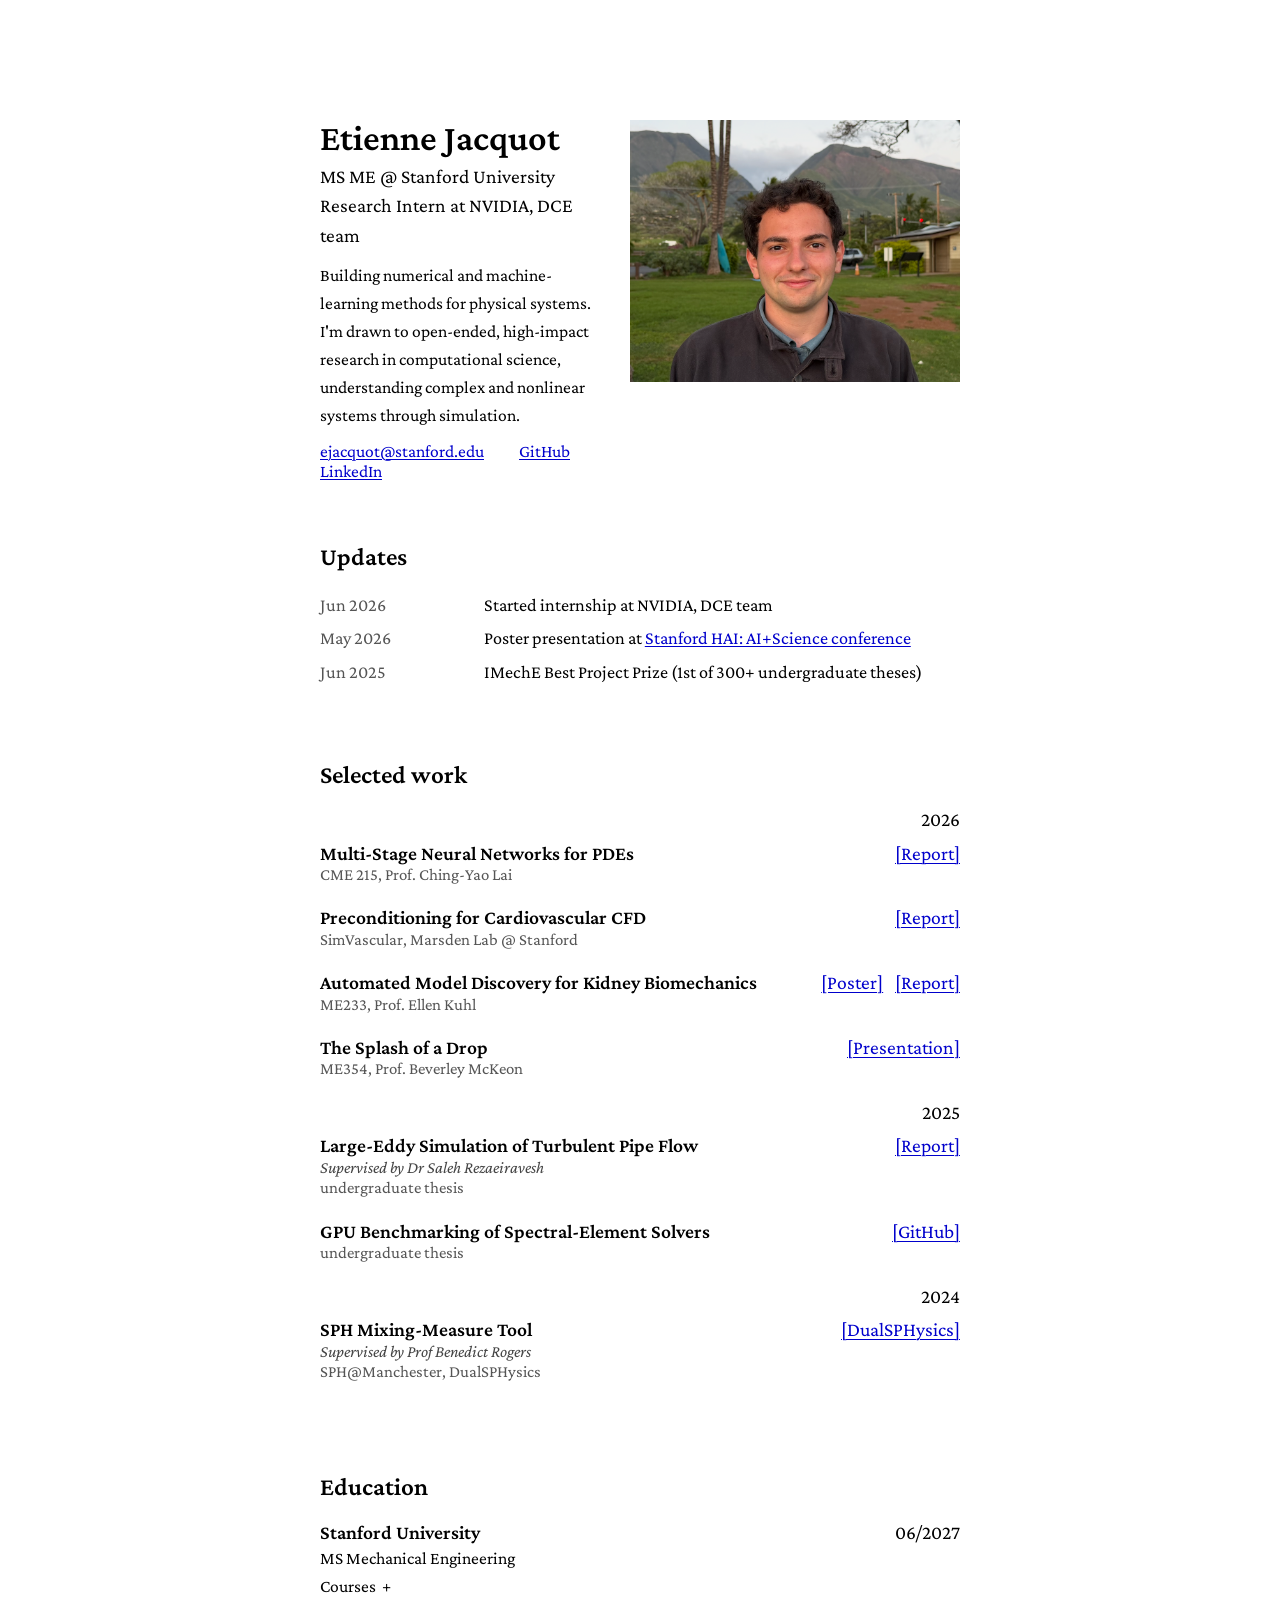
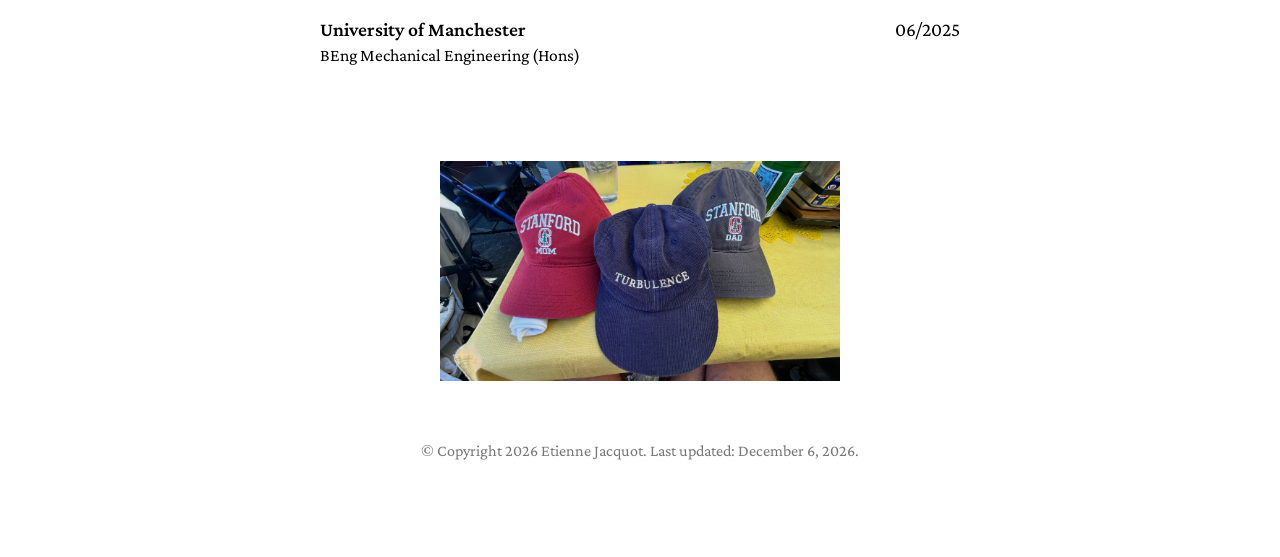
==== index.html @ 12a5da16 "initial" ====
<!DOCTYPE html>
<html lang="en">
<head>
    <meta charset="UTF-8">
    <meta name="viewport" content="width=device-width, initial-scale=1.0">
    <title>Etienne Jacquot</title>
    <link rel="stylesheet" href="css/tufte.css">
    <link rel="stylesheet" href="css/site.css">
    <link rel="stylesheet" href="css/site-crimson.css">
</head>
<body>
<article>

    <!-- ── Header ─────────────────────────────────────── -->
    <section class="site-header">
        <div class="header-text">
            <h1>Etienne Jacquot</h1>
            <p class="tagline">MS ME @ Stanford University<br>
Research Intern at NVIDIA, DCE team</p>
            <p class="header-bio">Building numerical and machine-learning methods for physical systems. I'm drawn to open-ended, high-impact research in computational science, understanding complex and nonlinear systems through simulation.</p>
            <nav class="contact-links" aria-label="Contact and profiles">
                <a href="mailto:ejacquot@stanford.edu">ejacquot@stanford.edu</a>
                <a href="https://github.com/etiennejacquot">GitHub</a>
                <a href="https://linkedin.com/in/etienne-jacquot">LinkedIn</a>
            </nav>
        </div>
        <div class="header-photo">
            <img src="images/photo_me.png" alt="Etienne Jacquot">
        </div>
    </section>

    <!-- ── Updates ───────────────────────────────────── -->
    <section>
        <h2>Updates</h2>
        <ul class="updates-list">
            <!-- Add new items above this line, newest first -->
            <li>
                <time class="update-date" datetime="2026-06">Jun 2026</time>
                <span>Started internship at NVIDIA, DCE team</span>
            </li>
            <li>
                <time class="update-date" datetime="2026-05">May 2026</time>
                <span>Poster presentation at <a href="https://hai.stanford.edu/events/ai-science-accelerating-discovery">Stanford HAI: AI+Science conference</a></span>
            </li>
            <li>
                <time class="update-date" datetime="2025-06">Jun 2025</time>
                <span>IMechE Best Project Prize (1st of 300+ undergraduate theses)</span>
            </li>
        </ul>
    </section>

    <!-- ── Selected work ──────────────────────────────── -->
    <section>
        <h2>Selected work</h2>
        <div class="entries entries--work">

            <div class="year-divider">2026</div>

            <div class="entry">
                <div class="entry-primary">
                    <strong>Multi-Stage Neural Networks for PDEs</strong>
                    <span class="entry-links"><a href="https://drive.google.com/file/d/1u68ftMysKveKd8G7caAsL3m6ljsauf0_/view">[Report]</a></span>
                </div>
                <div class="entry-secondary">
                    <span>CME&nbsp;215, Prof.&nbsp;Ching-Yao&nbsp;Lai</span>
                </div>
            </div>

            <div class="entry">
                <div class="entry-primary">
                    <strong>Preconditioning for Cardiovascular CFD</strong>
                    <span class="entry-links"><a href="https://drive.google.com/file/d/1egffbwDDX8cMeWPssXyyl-0Wh5LUgns-/view">[Report]</a></span>
                </div>
                <div class="entry-secondary">
                    <span>SimVascular, Marsden Lab @ Stanford</span>
                </div>
            </div>

            <div class="entry">
                <div class="entry-primary">
                    <strong>Automated Model Discovery for Kidney Biomechanics</strong>
                    <span class="entry-links"><a href="https://drive.google.com/file/d/1HsooWuBI4olGqOdsvTVBiIfpvr4UPn05/view">[Poster]</a> <a href="https://drive.google.com/file/d/1Cd1QyxKKrIIksX0WJn35RNZpErJXGQEm/view">[Report]</a></span>
                </div>
                <div class="entry-secondary">
                    <span>ME233, Prof.&nbsp;Ellen&nbsp;Kuhl</span>
                </div>
            </div>

            <div class="entry">
                <div class="entry-primary">
                    <strong>The Splash of a Drop</strong>
                    <span class="entry-links"><a href="https://drive.google.com/file/d/14zH1BmUkwTsOG4TqWfQAcKTem2D22IOi/view?usp=sharing">[Presentation]</a></span>
                </div>
                <div class="entry-secondary">
                    <span>ME354, Prof.&nbsp;Beverley&nbsp;McKeon</span>
                </div>
            </div>

            <div class="year-divider">2025</div>

            <div class="entry">
                <div class="entry-primary">
                    <strong>Large-Eddy Simulation of Turbulent Pipe Flow</strong>
                    <span class="entry-links"><a href="https://drive.google.com/file/d/1ptial7MCI018vltW41fImAZa88rZBfHe/view">[Report]</a></span>
                </div>
                <div class="entry-supervisor"><em>Supervised by Dr Saleh Rezaeiravesh</em></div>
                <div class="entry-secondary">
                    <span>undergraduate thesis</span>
                </div>
            </div>

            <div class="entry">
                <div class="entry-primary">
                    <strong>GPU Benchmarking of Spectral-Element Solvers</strong>
                    <span class="entry-links"><a href="https://github.com/etiennejacquot/nekRSvs5000">[GitHub]</a></span>
                </div>
                <div class="entry-secondary">
                    <span>undergraduate thesis</span>
                </div>
            </div>

            <div class="year-divider">2024</div>

            <div class="entry">
                <div class="entry-primary">
                    <strong>SPH Mixing-Measure Tool</strong>
                    <span class="entry-links"><a href="https://dual.sphysics.org/">[DualSPHysics]</a></span>
                </div>
                <div class="entry-supervisor"><em>Supervised by Prof Benedict Rogers</em></div>
                <div class="entry-secondary">
                    <span>SPH@Manchester, DualSPHysics</span>
                </div>
            </div>

        </div>
    </section>

    <!-- ── Education ─────────────────────────────────── -->
    <section>
        <h2>Education</h2>
        <div class="entries">

            <div class="entry">
                <div class="entry-primary">
                    <strong>Stanford University</strong>
                    <span class="entry-date">06/2027</span>
                </div>
                <div class="entry-detail">MS Mechanical Engineering</div>
                <details class="courses-dropdown">
                    <summary>Courses</summary>
                    <ul class="courses-list">
                        <li>ME300A: Linear Algebra</li>
                        <li>ME300B: Engineering PDEs</li>
                        <li>ME351A&amp;B: Fluid Mechanics A &amp; B</li>
                        <li>ME361: Turbulence</li>
                        <li>CS238: Decision Making under Uncertainty</li>
                        <li>CME215: ML for the Physical Sciences</li>
                        <li>ME233: Automated Model Discovery</li>
                        <li>ME354: Experimental Methods for Fluid Mechanics</li>
                    </ul>
                </details>
            </div>

            <div class="entry">
                <div class="entry-primary">
                    <strong>University of Manchester</strong>
                    <span class="entry-date">06/2025</span>
                </div>
                <div class="entry-detail">BEng Mechanical Engineering (Hons)</div>
                <!-- Award: <div class="entry-detail">Award name here</div> -->
            </div>

        </div>
    </section>

    <!-- ── Foot photo ────────────────────────────────── -->
    <section style="margin-top: 3rem;">
        <img src="images/foot.png" alt="" style="width:400px; height:auto; display:block; margin:0 auto;">
    </section>

    <!-- ── Footer ─────────────────────────────────────── -->
    <footer class="site-footer">
        <p class="copyright">&#169; Copyright 2026 Etienne Jacquot. Last updated: <span id="last-updated"></span>.</p>
    </footer>
    <script>
        document.getElementById('last-updated').textContent =
            new Date(document.lastModified).toLocaleDateString('en-US', {month: 'long', day: 'numeric', year: 'numeric'});
    </script>

</article>
</body>
</html>
---- css/tufte.css ----
@charset "UTF-8";

/* Import ET Book styles
   adapted from https://github.com/edwardtufte/et-book/blob/gh-pages/et-book.css */

@font-face {
    font-family: "et-book";
    src: url("et-book/et-book-roman-line-figures/et-book-roman-line-figures.eot");
    src: url("et-book/et-book-roman-line-figures/et-book-roman-line-figures.eot?#iefix") format("embedded-opentype"), url("et-book/et-book-roman-line-figures/et-book-roman-line-figures.woff") format("woff"), url("et-book/et-book-roman-line-figures/et-book-roman-line-figures.ttf") format("truetype"), url("et-book/et-book-roman-line-figures/et-book-roman-line-figures.svg#etbookromanosf") format("svg");
    font-weight: normal;
    font-style: normal;
    font-display: swap;
}

@font-face {
    font-family: "et-book";
    src: url("et-book/et-book-display-italic-old-style-figures/et-book-display-italic-old-style-figures.eot");
    src: url("et-book/et-book-display-italic-old-style-figures/et-book-display-italic-old-style-figures.eot?#iefix") format("embedded-opentype"), url("et-book/et-book-display-italic-old-style-figures/et-book-display-italic-old-style-figures.woff") format("woff"), url("et-book/et-book-display-italic-old-style-figures/et-book-display-italic-old-style-figures.ttf") format("truetype"), url("et-book/et-book-display-italic-old-style-figures/et-book-display-italic-old-style-figures.svg#etbookromanosf") format("svg");
    font-weight: normal;
    font-style: italic;
    font-display: swap;
}

@font-face {
    font-family: "et-book";
    src: url("et-book/et-book-bold-line-figures/et-book-bold-line-figures.eot");
    src: url("et-book/et-book-bold-line-figures/et-book-bold-line-figures.eot?#iefix") format("embedded-opentype"), url("et-book/et-book-bold-line-figures/et-book-bold-line-figures.woff") format("woff"), url("et-book/et-book-bold-line-figures/et-book-bold-line-figures.ttf") format("truetype"), url("et-book/et-book-bold-line-figures/et-book-bold-line-figures.svg#etbookromanosf") format("svg");
    font-weight: bold;
    font-style: normal;
    font-display: swap;
}

@font-face {
    font-family: "et-book-roman-old-style";
    src: url("et-book/et-book-roman-old-style-figures/et-book-roman-old-style-figures.eot");
    src: url("et-book/et-book-roman-old-style-figures/et-book-roman-old-style-figures.eot?#iefix") format("embedded-opentype"), url("et-book/et-book-roman-old-style-figures/et-book-roman-old-style-figures.woff") format("woff"), url("et-book/et-book-roman-old-style-figures/et-book-roman-old-style-figures.ttf") format("truetype"), url("et-book/et-book-roman-old-style-figures/et-book-roman-old-style-figures.svg#etbookromanosf") format("svg");
    font-weight: normal;
    font-style: normal;
    font-display: swap;
}

/* Tufte CSS styles */
html {
    font-size: 15px;
}

body {
    width: 87.5%;
    margin-left: auto;
    margin-right: auto;
    padding-left: 12.5%;
    font-family: et-book, Palatino, "Palatino Linotype", "Palatino LT STD", "Book Antiqua", Georgia, serif;
    background-color: #fffff8;
    color: #111;
    max-width: 1400px;
    counter-reset: sidenote-counter;
}

/* Adds dark mode */
@media (prefers-color-scheme: dark) {
    body {
        background-color: #151515;
        color: #ddd;
    }
}

h1 {
    font-weight: 400;
    margin-top: 4rem;
    margin-bottom: 1.5rem;
    font-size: 3.2rem;
    line-height: 1;
}

h2 {
    font-style: italic;
    font-weight: 400;
    margin-top: 2.1rem;
    margin-bottom: 1.4rem;
    font-size: 2.2rem;
    line-height: 1;
}

h3 {
    font-style: italic;
    font-weight: 400;
    font-size: 1.7rem;
    margin-top: 2rem;
    margin-bottom: 1.4rem;
    line-height: 1;
}

hr {
    display: block;
    height: 1px;
    width: 55%;
    border: 0;
    border-top: 1px solid #ccc;
    margin: 1em 0;
    padding: 0;
}

p.subtitle {
    font-style: italic;
    margin-top: 1rem;
    margin-bottom: 1rem;
    font-size: 1.8rem;
    display: block;
    line-height: 1;
}

.numeral {
    font-family: et-book-roman-old-style;
}

.danger {
    color: red;
}

article {
    padding: 5rem 0rem;
}

section {
    padding-top: 1rem;
    padding-bottom: 1rem;
}

p,
dl,
ol,
ul {
    font-size: 1.4rem;
    line-height: 2rem;
}

p {
    margin-top: 1.4rem;
    margin-bottom: 1.4rem;
    padding-right: 0;
    vertical-align: baseline;
}

sup {
    line-height: 0;
}

/* Chapter Epigraphs */
div.epigraph {
    margin: 5em 0;
}

div.epigraph > blockquote {
    margin-top: 3em;
    margin-bottom: 3em;
}

div.epigraph > blockquote,
div.epigraph > blockquote > p {
    font-style: italic;
}

div.epigraph > blockquote > footer {
    font-style: normal;
}

div.epigraph > blockquote > footer > cite {
    font-style: italic;
}
/* end chapter epigraphs styles */

blockquote {
    font-size: 1.4rem;
}

blockquote p {
    width: 55%;
    margin-right: 40px;
}

blockquote footer {
    width: 55%;
    font-size: 1.1rem;
    text-align: right;
}

section > p,
section > footer,
section > table {
    width: 55%;
}

/* 50 + 5 == 55, to be the same width as paragraph */
section > dl,
section > ol,
section > ul {
    width: 50%;
    -webkit-padding-start: 5%;
}

dt:not(:first-child),
li:not(:first-child) {
    margin-top: 0.25rem;
}

figure {
    padding: 0;
    border: 0;
    font-size: 100%;
    font: inherit;
    vertical-align: baseline;
    max-width: 55%;
    -webkit-margin-start: 0;
    -webkit-margin-end: 0;
    margin: 0 0 3em 0;
}

figcaption {
    float: right;
    clear: right;
    margin-top: 0;
    margin-bottom: 0;
    font-size: 1.1rem;
    line-height: 1.6;
    vertical-align: baseline;
    position: relative;
    max-width: 40%;
}

figure.fullwidth figcaption {
    margin-right: 24%;
}

a:link,
a:visited {
    color: inherit;
    text-underline-offset: 0.1em;
    text-decoration-thickness: 0.05em;
}

/* Sidenotes, margin notes, figures, captions */
img {
    max-width: 100%;
    height: auto;
}

figure.fullwidth img {
    width: 100%;
}

.sidenote,
.marginnote {
    float: right;
    clear: right;
    margin-right: -60%;
    width: 50%;
    margin-top: 0.3rem;
    margin-bottom: 0;
    font-size: 1.1rem;
    line-height: 1.3;
    vertical-align: baseline;
    position: relative;
}

.sidenote-number {
    counter-increment: sidenote-counter;
}

.sidenote-number:after,
.sidenote:before {
    font-family: et-book-roman-old-style;
    position: relative;
    vertical-align: baseline;
}

.sidenote-number:after {
    content: counter(sidenote-counter);
    font-size: 1rem;
    top: -0.5rem;
    left: 0.1rem;
}

.sidenote:before {
    content: counter(sidenote-counter) " ";
    font-size: 1rem;
    top: -0.5rem;
}

blockquote .sidenote,
blockquote .marginnote {
    margin-right: -82%;
    min-width: 59%;
    text-align: left;
}

div.fullwidth,
table.fullwidth {
    width: 100%;
}

div.table-wrapper {
    overflow-x: auto;
    font-family: "Trebuchet MS", "Gill Sans", "Gill Sans MT", sans-serif;
}

.sans {
    font-family: "Gill Sans", "Gill Sans MT", Calibri, sans-serif;
    letter-spacing: .03em;
}

code, pre > code {
    font-family: Consolas, "Liberation Mono", Menlo, Courier, monospace;
    font-size: 1.0rem;
    line-height: 1.42;
    -webkit-text-size-adjust: 100%; /* Prevent adjustments of font size after orientation changes in iOS. See https://github.com/edwardtufte/tufte-css/issues/81#issuecomment-261953409 */
}

.sans > code {
    font-size: 1.2rem;
}

h1 > code,
h2 > code,
h3 > code {
    font-size: 0.80em;
}

.marginnote > code,
.sidenote > code {
    font-size: 1rem;
}

pre > code {
    font-size: 0.9rem;
    width: 52.5%;
    margin-left: 2.5%;
    overflow-x: auto;
    display: block;
}

pre.fullwidth > code {
    width: 90%;
}

.fullwidth {
    max-width: 90%;
    clear:both;
}

span.newthought {
    font-variant: small-caps;
    font-size: 1.2em;
}

input.margin-toggle {
    display: none;
}

label.sidenote-number {
    display: inline-block;
    max-height: 2rem; /* should be less than or equal to paragraph line-height */
}

label.margin-toggle:not(.sidenote-number) {
    display: none;
}

.iframe-wrapper {
    position: relative;
    padding-bottom: 56.25%; /* 16:9 */
    padding-top: 25px;
    height: 0;
}

.iframe-wrapper iframe {
    position: absolute;
    top: 0;
    left: 0;
    width: 100%;
    height: 100%;
}

@media (max-width: 760px) {
    body {
        width: 84%;
        padding-left: 8%;
        padding-right: 8%;
    }

    hr,
    section > p,
    section > footer,
    section > table {
        width: 100%;
    }

    pre > code {
        width: 97%;
    }

    section > dl,
    section > ol,
    section > ul {
        width: 90%;
    }

    figure {
        max-width: 90%;
    }

    figcaption,
    figure.fullwidth figcaption {
        margin-right: 0%;
        max-width: none;
    }

    blockquote {
        margin-left: 1.5em;
        margin-right: 0em;
    }

    blockquote p,
    blockquote footer {
        width: 100%;
    }

    label.margin-toggle:not(.sidenote-number) {
        display: inline;
    }

    .sidenote,
    .marginnote {
        display: none;
    }

    .margin-toggle:checked + .sidenote,
    .margin-toggle:checked + .marginnote {
        display: block;
        float: left;
        left: 1rem;
        clear: both;
        width: 95%;
        margin: 1rem 2.5%;
        vertical-align: baseline;
        position: relative;
    }

    label {
        cursor: pointer;
    }

    div.table-wrapper,
    table {
        width: 85%;
    }

    img {
        width: 100%;
    }
}
---- css/site.css ----
/* site.css — overrides on top of tufte.css */

/* ====================================================
   FONTS
   ==================================================== */

@font-face {
    font-family: 'Charter';
    src: url('fonts/charter/Charter-Roman.ttf') format('truetype');
    font-weight: 400;
    font-style: normal;
    font-display: swap;
}

@font-face {
    font-family: 'Charter';
    src: url('fonts/charter/Charter-Italic.ttf') format('truetype');
    font-weight: 400;
    font-style: italic;
    font-display: swap;
}

@font-face {
    font-family: 'Charter';
    src: url('fonts/charter/Charter-Bold.ttf') format('truetype');
    font-weight: 700;
    font-style: normal;
    font-display: swap;
}

@font-face {
    font-family: 'Charter';
    src: url('fonts/charter/Charter-BoldItalic.ttf') format('truetype');
    font-weight: 700;
    font-style: italic;
    font-display: swap;
}

@font-face {
    font-family: 'Crimson Pro';
    src: url('fonts/crimson-pro/CrimsonPro-Regular.ttf') format('truetype');
    font-weight: 400;
    font-style: normal;
    font-display: swap;
}

@font-face {
    font-family: 'Crimson Pro';
    src: url('fonts/crimson-pro/CrimsonPro-Italic.ttf') format('truetype');
    font-weight: 400;
    font-style: italic;
    font-display: swap;
}

@font-face {
    font-family: 'Crimson Pro';
    src: url('fonts/crimson-pro/CrimsonPro-SemiBold.ttf') format('truetype');
    font-weight: 600;
    font-style: normal;
    font-display: swap;
}

/* ====================================================
   BODY — white, black, wide margins both sides
   Tufte default: width 87.5 %, padding-left 12.5 %
   Narrowing width adds symmetric space left + right
   (body is centered via margin auto).
   ==================================================== */

html {
    font-size: 14px;
}

body {
    font-family: 'Charter', Georgia, serif;
    background-color: #ffffff;
    color: #000000;
    width: 50%;
    padding-left: 0;
}

/* ====================================================
   PARAGRAPH WIDTH — full column, no sidenotes
   ==================================================== */

section > p,
section > footer,
section > table,
section > dl,
section > ol,
section > ul,
blockquote p,
blockquote footer {
    width: 100%;
    max-width: 100%;
}

p {
    text-indent: 0;
    margin-top: 1.2rem;
    margin-bottom: 1.2rem;
}

/* ====================================================
   LINKS — blue + underlined
   ==================================================== */

a:link,
a:visited {
    color: #0000cc;
    text-decoration: underline;
    text-decoration-thickness: 1px;
    text-underline-offset: 0.13em;
}

a:hover,
a:active {
    color: #0000aa;
}

a:focus-visible {
    outline: 2px solid #0000cc;
    outline-offset: 2px;
    border-radius: 2px;
}

/* ====================================================
   HEADINGS
   ==================================================== */

h1 {
    font-weight: 700;
    font-style: normal;
    font-size: 2.6rem;
    margin-top: 2rem;
    margin-bottom: 0.4rem;
}

h2 {
    font-style: normal;
    font-weight: 700;
    font-size: 1.8rem;
    margin-top: 2.8rem;
    margin-bottom: 1.4rem;
    line-height: 1.2;
}

/* ====================================================
   SITE HEADER
   ==================================================== */

.site-header {
    display: flex;
    align-items: flex-start;
    gap: 2rem;
    padding-top: 1rem;
    padding-bottom: 0.5rem;
}

.header-text {
    flex: 1;
}

.header-photo {
    flex-shrink: 0;
    padding-top: 2rem;
}

.header-photo img {
    width: 330px;
    height: auto;
    display: block;
}

.tagline {
    font-style: normal;
    font-size: 1.4rem;
    margin-top: 0.2rem;
    margin-bottom: 0.8rem;
    line-height: 1.5;
}

.header-bio {
    font-size: 1.25rem;
    margin-top: 0.5rem;
    margin-bottom: 0.8rem;
    line-height: 1.6;
}

.contact-links {
    font-size: 1.25rem;
    margin-top: 0;
    margin-bottom: 0;
    display: flex;
    flex-wrap: wrap;
    gap: 0 2em;
    list-style: none;
    padding: 0;
}

/* ====================================================
   UPDATES — text left, date pushed to right margin
   ==================================================== */

.updates-list {
    list-style: none;
    padding: 0;
    margin: 0.2rem 0 0;
}

.updates-list li {
    display: flex;
    align-items: baseline;
    gap: 2em;
    margin-bottom: 0.4rem;
    font-size: 1.3rem;
}

.update-date {
    flex-shrink: 0;
    min-width: 7em;
    color: #555;
}

/* ====================================================
   ENTRY — two-line resume-style rows (projects + edu)

   Structure:
     <div class="entry">
       <div class="entry-primary">
         <span>Left text</span>
         <span class="entry-links">right links or date</span>
       </div>
       <div class="entry-secondary">
         <span>Left context</span>
         <span class="entry-date">date</span>
       </div>
     </div>
   ==================================================== */

.entries {
    margin-top: 0.4rem;
}

.entry {
    margin-bottom: 1.6rem;
}

.entry-primary,
.entry-secondary {
    display: flex;
    justify-content: space-between;
    align-items: baseline;
    gap: 1.5em;
}

.entry-primary {
    font-size: 1.4rem;
}

.entry-secondary {
    font-size: 1.2rem;
    color: #555;
    margin-top: 0.1rem;
}

.entry-links,
.entry-date {
    flex-shrink: 0;
    white-space: nowrap;
}

.entry-links a + a {
    margin-left: 0.4em;
}

/* Supervisor line — italic, sits between entry-primary and entry-secondary */
.entry-supervisor {
    font-size: 1.2rem;
    font-style: italic;
    margin-top: 0.15rem;
    color: #444;
}

/* Education-specific lines below the flex rows */
.entry-detail {
    font-size: 1.25rem;
    margin-top: 0.15rem;
    line-height: 1.5;
}

.entry-courses {
    font-size: 1.15rem;
    color: #555;
    margin-top: 0.25rem;
    line-height: 1.5;
}


/* Stack on narrow screens */
@media (max-width: 600px) {
    .entry-primary,
    .entry-secondary {
        flex-direction: column;
        gap: 0;
    }
}

/* ====================================================
   EDUCATION WITH LOGOS
   ==================================================== */

.edu-entry {
    display: flex;
    align-items: flex-start;
    gap: 1rem;
    margin-bottom: 1.8rem;
}

.edu-logo {
    flex-shrink: 0;
    width: 34px;
    padding-top: 0.2rem;
}

.edu-logo img {
    width: 100%;
    height: auto;
    display: block;
}

.edu-logo--missing {
    width: 34px;
}

.edu-content {
    flex: 1;
    min-width: 0;
}

/* Courses <details> dropdown */
.courses-dropdown {
    margin-top: 0.35rem;
}

.courses-dropdown > summary {
    font-size: 1.25rem;
    color: inherit;
    cursor: pointer;
    list-style: none;
    user-select: none;
    display: inline-flex;
    align-items: center;
    gap: 0.35em;
}

.courses-dropdown > summary::-webkit-details-marker {
    display: none;
}

.courses-dropdown > summary::after {
    content: '+';
    font-style: normal;
    font-weight: 400;
    font-size: 1em;
}

.courses-dropdown[open] > summary::after {
    content: '−';
}

.courses-list {
    list-style: none;
    padding: 0.25rem 0 0 1.4em;
    margin: 0;
}

.courses-list li {
    font-size: 1.25rem;
    color: inherit;
    padding: 0.1rem 0;
    line-height: 1.5;
}

/* ====================================================
   PHOTOS
   ==================================================== */

.photos {
    display: flex;
    flex-direction: column;
    gap: 2.5rem;
    margin-top: 0.4rem;
}

.photo-item {
    margin: 0;
    padding: 0;
    max-width: 100%;
}

.photo-item img {
    width: 100%;
    height: auto;
    display: block;
}

.photo-caption {
    font-size: 1.1rem;
    color: #555;
    font-style: italic;
    margin-top: 0.45rem;
    text-align: center;
}

/* ====================================================
   SITE FOOTER
   ==================================================== */

.site-footer {
    margin-top: 3rem;
    padding-bottom: 1rem;
    font-size: 1.1rem;
}

.year-divider {
    text-align: right;
    font-size: 1.4rem;
    color: #000;
    margin-top: 1.6rem;
    margin-bottom: 0.8rem;
}

.entries .year-divider:first-child {
    margin-top: 0;
}

.footer-links {
    display: flex;
    flex-wrap: wrap;
    justify-content: center;
    gap: 0 2em;
    margin: 0;
}

.copyright {
    font-size: 1.15rem;
    color: #777;
    margin-top: 0.8rem;
    margin-bottom: 0;
    text-align: center;
}

/* ====================================================
   WRITING / BLOG PAGES
   ==================================================== */

.post-list {
    list-style: none;
    padding: 0;
    margin-top: 0.4rem;
}

.post-list li {
    margin-bottom: 1.6rem;
    line-height: 1.5;
}

.post-list .post-date {
    font-size: 1.1rem;
    color: #555;
    display: block;
    margin-bottom: 0.1rem;
}

.post-list .post-title {
    font-size: 1.4rem;
    font-weight: 400;
}

.post-list .post-blurb {
    font-size: 1.25rem;
    color: #333;
    margin-top: 0.1rem;
}

.back-link {
    font-size: 1.2rem;
    margin-bottom: 2rem;
    display: inline-block;
}

.post-header {
    margin-bottom: 2rem;
}

.post-header h1 {
    font-size: 2.2rem;
    margin-bottom: 0.4rem;
}

.post-meta {
    font-size: 1.1rem;
    color: #555;
    margin-top: 0;
}

/* ====================================================
   RECOMMENDATIONS PAGE
   ==================================================== */

.rec-list {
    list-style: none;
    padding: 0;
}

.rec-list li {
    margin-bottom: 1rem;
    font-size: 1.4rem;
    line-height: 1.6;
}

.rec-list .rec-why {
    color: #444;
}

/* ====================================================
   DARK MODE
   ==================================================== */

@media (prefers-color-scheme: dark) {
    .update-date,
    .entry-secondary,
    .entry-courses,
    .post-meta,
    .post-list .post-date,
    .post-list .post-blurb {
        color: #aaa;
    }

    .entry-detail {
        color: #ccc;
    }

    a:link,
    a:visited {
        color: #7799ff;
    }

    a:hover {
        color: #99bbff;
    }

    a:focus-visible {
        outline-color: #7799ff;
    }

    .site-footer {
        border-top-color: #444;
    }

    .copyright {
        color: #666;
    }
}

/* ====================================================
   REDUCED MOTION
   ==================================================== */

@media (prefers-reduced-motion: reduce) {
    *,
    *::before,
    *::after {
        transition-duration: 0.01ms !important;
        animation-duration: 0.01ms !important;
        animation-iteration-count: 1 !important;
    }
}

/* ====================================================
   MOBILE
   ==================================================== */

@media (max-width: 760px) {
    body {
        width: 92%;
        padding-left: 4%;
        padding-right: 4%;
    }

    .contact-links,
    .footer-links {
        gap: 0.3em 1.5em;
    }
}
---- css/site-crimson.css ----
/* site-crimson.css — loaded after site.css; switches body font to Crimson Pro */

body {
    font-family: 'Crimson Pro', Georgia, serif;
}
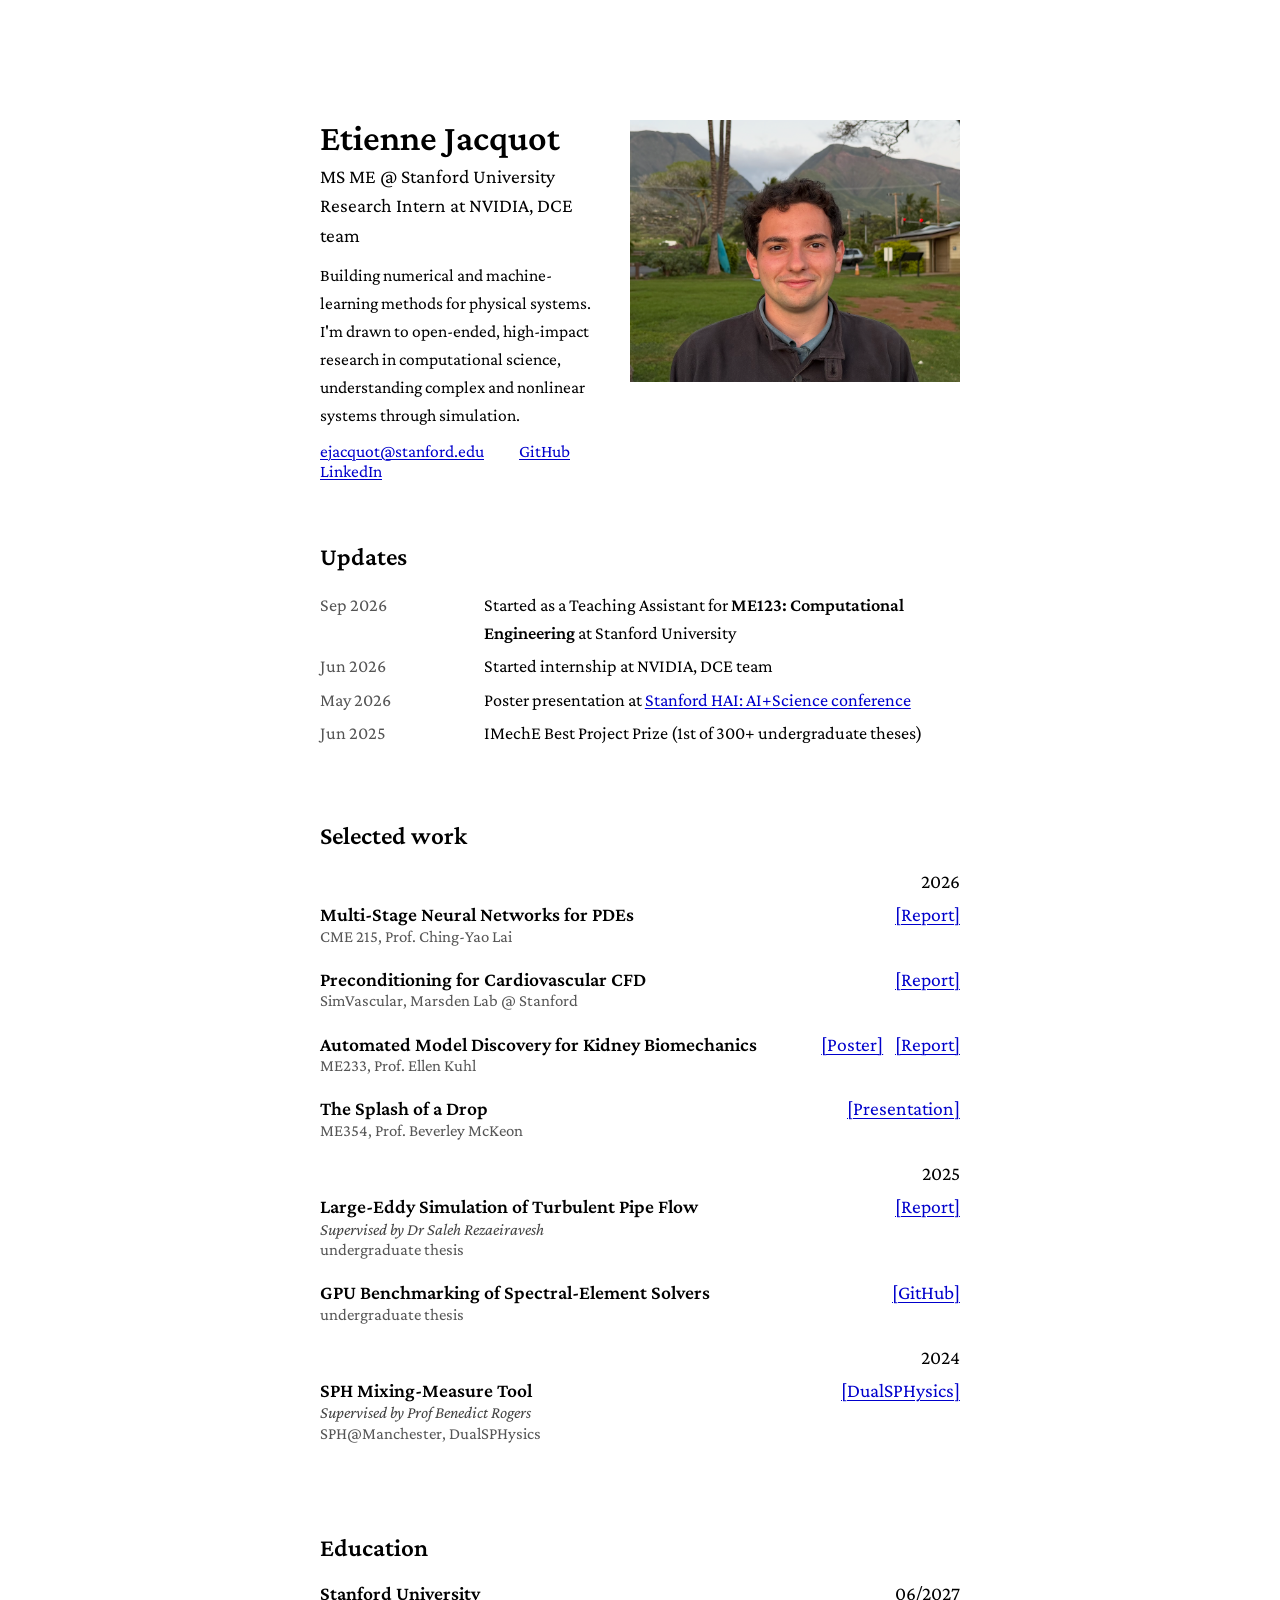
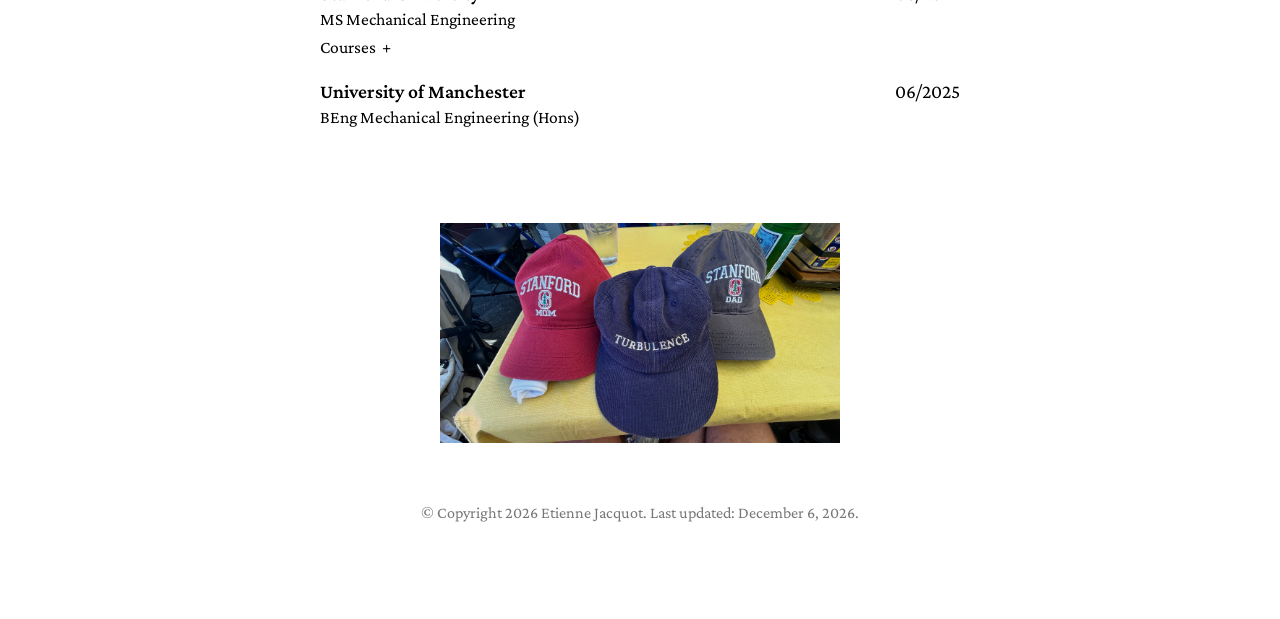
==== commit d63c67dc: "New career update in index.html" ====
--- a/index.html
+++ b/index.html
@@ -34,6 +34,10 @@
         <h2>Updates</h2>
         <ul class="updates-list">
             <!-- Add new items above this line, newest first -->
+            <li>
+                <time class="update-date" datetime="2026-09">Sep 2026</time>
+                <span>Started as a Teaching Assistant for <strong>ME123: Computational Engineering</strong> at Stanford University</span>
+            </li>
             <li>
                 <time class="update-date" datetime="2026-06">Jun 2026</time>
                 <span>Started internship at NVIDIA, DCE team</span>
@@ -149,13 +153,16 @@
                 <details class="courses-dropdown">
                     <summary>Courses</summary>
                     <ul class="courses-list">
-                        <li>ME300A: Linear Algebra</li>
-                        <li>ME300B: Engineering PDEs</li>
+                        <li>CS237A: Principles of Robot Autonomy I</li>
+                        <li>CME215: ML for the Physical Sciences</li>
+                        <li>AA272: GPS</li>
                         <li>ME351A&amp;B: Fluid Mechanics A &amp; B</li>
                         <li>ME361: Turbulence</li>
                         <li>CS238: Decision Making under Uncertainty</li>
-                        <li>CME215: ML for the Physical Sciences</li>
                         <li>ME233: Automated Model Discovery</li>
+                        <li>CEE251: Negotiation</li>
+                        <li>ME300A: Linear Algebra</li>
+                        <li>ME300B: Engineering PDEs</li>
                         <li>ME354: Experimental Methods for Fluid Mechanics</li>
                     </ul>
                 </details>
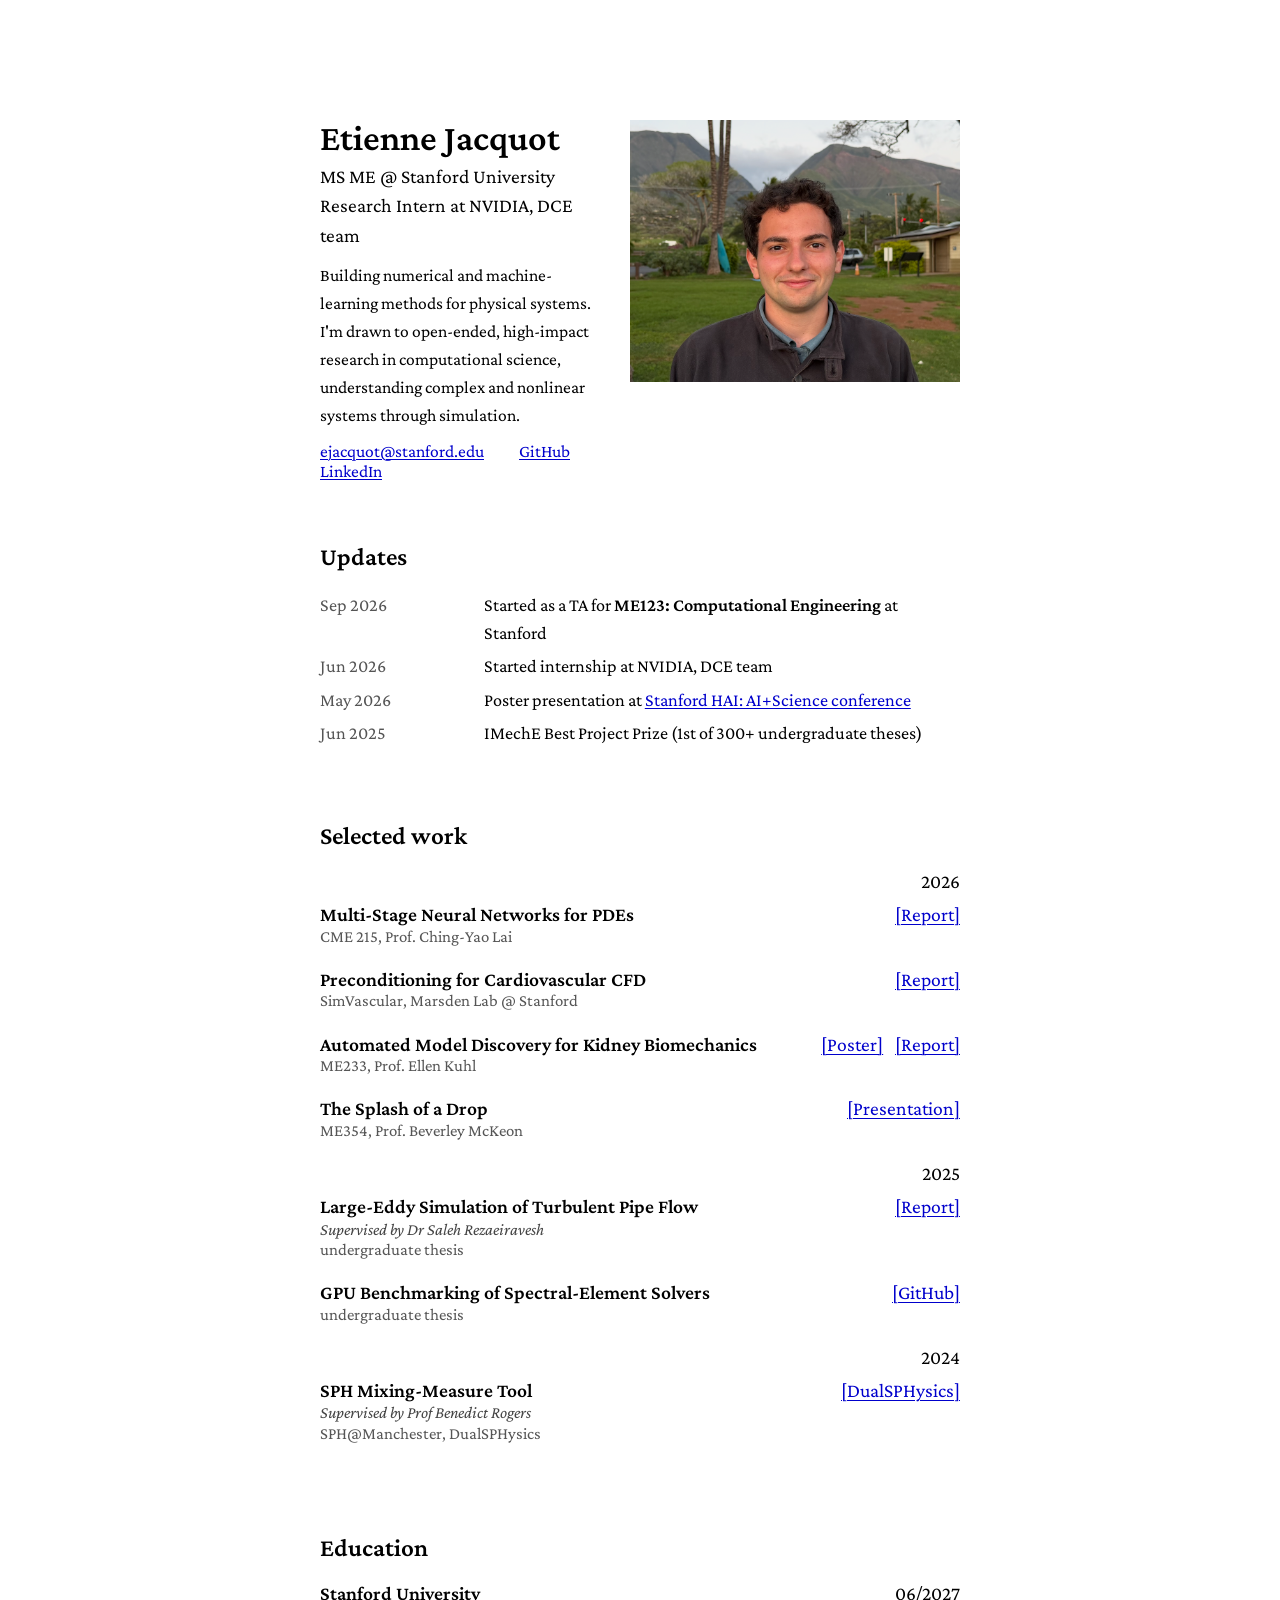
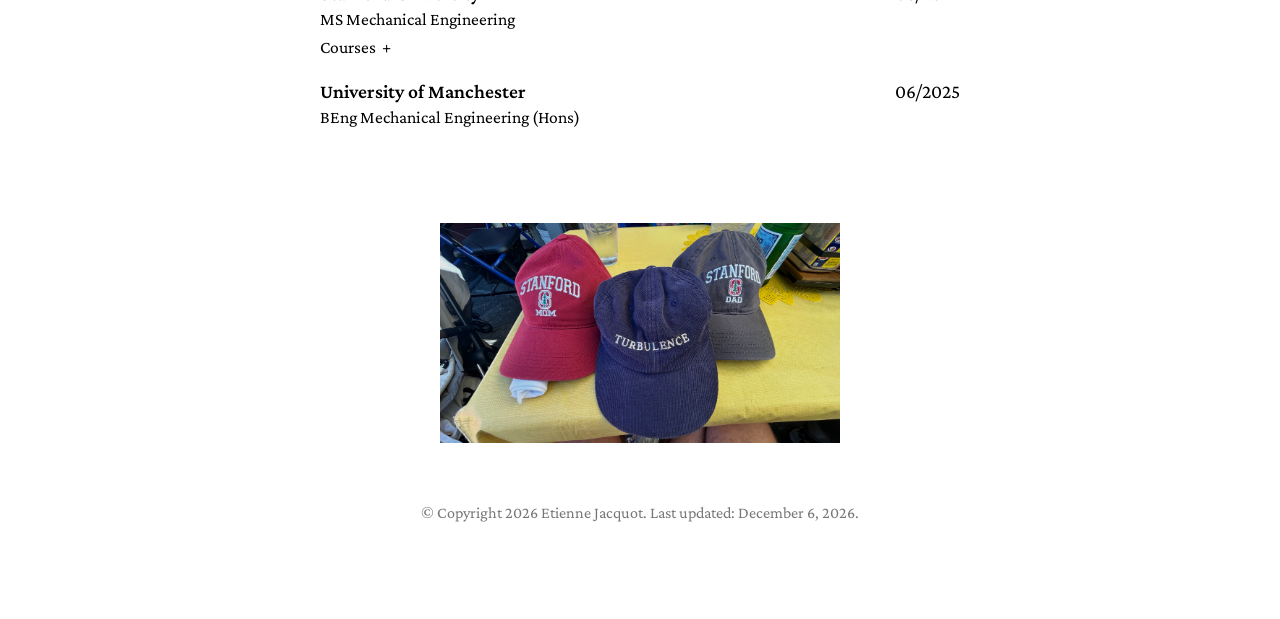
==== commit e3ede6b3: "Update index.html" ====
--- a/index.html
+++ b/index.html
@@ -36,7 +36,7 @@
             <!-- Add new items above this line, newest first -->
             <li>
                 <time class="update-date" datetime="2026-09">Sep 2026</time>
-                <span>Started as a Teaching Assistant for <strong>ME123: Computational Engineering</strong> at Stanford University</span>
+                <span>Started as a TA for <strong>ME123: Computational Engineering</strong> at Stanford</span>
             </li>
             <li>
                 <time class="update-date" datetime="2026-06">Jun 2026</time>
